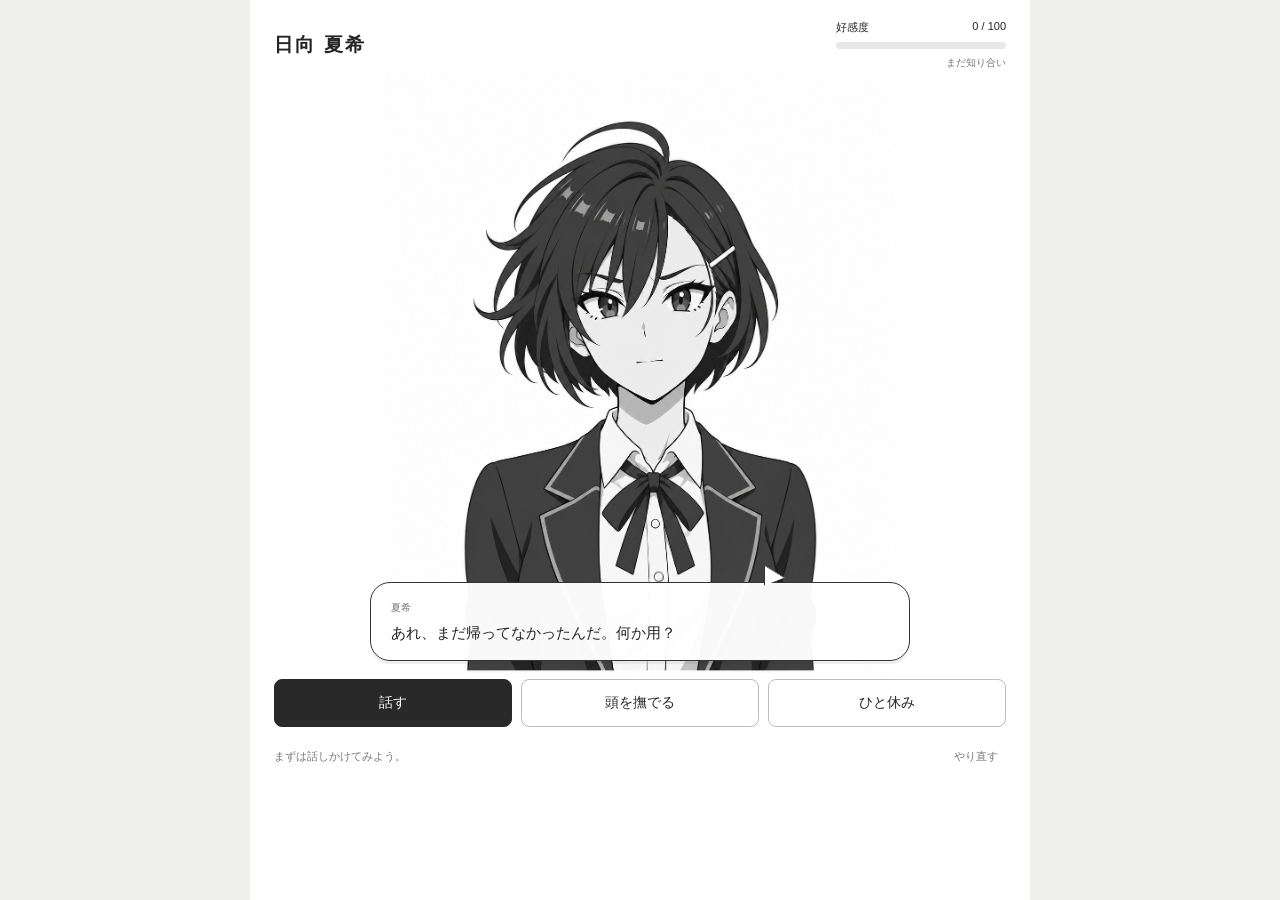
==== index.html @ d5ae405d "Build Natsuki dialogue demo with affection and automatic reactions" ====
<!doctype html>
<html lang="ja">
<head><meta charset="utf-8"><meta name="viewport" content="width=device-width,initial-scale=1,viewport-fit=cover"><meta name="theme-color" content="#ffffff"><title>夏希と放課後</title><link rel="stylesheet" href="style.css"></head>
<body><main class="game">
<header><h1>日向 夏希</h1><div class="affection"><div class="meter-label"><span>好感度</span><span id="score">0 / 100</span></div><progress id="meter" max="100" value="0" aria-label="夏希の好感度"></progress><span id="relationship">まだ知り合い</span></div></header>
<section class="scene" aria-label="夏希との会話"><div class="portrait"><img id="portrait" src="assets/natsuki/neutral.png" alt="少し警戒した表情の夏希" fetchpriority="high"></div><div class="bubble" aria-live="polite" aria-atomic="true"><span class="speaker">夏希</span><p id="line">あれ、まだ帰ってなかったんだ。何か用？</p></div></section>
<section class="controls" aria-label="行動"><div id="choices" class="choices" hidden></div><div class="actions"><button id="talk">話す</button><button id="pat">頭を撫でる</button><button id="wait">ひと休み</button></div><div class="bottom"><span id="feedback" role="status">まずは話しかけてみよう。</span><button id="reset" class="reset">やり直す</button></div></section>
<dialog id="confirm"><p>夏希との会話を最初からやり直す？</p><form method="dialog"><button value="cancel">続ける</button><button value="reset">やり直す</button></form></dialog>
</main><script src="game.js"></script><script src="app.js"></script></body></html>
---- style.css ----
*{box-sizing:border-box}body{margin:0;background:#efefed;color:#252525;font-family:-apple-system,BlinkMacSystemFont,"Hiragino Sans",sans-serif}button{font:inherit;color:inherit;cursor:pointer;touch-action:manipulation}button:focus-visible{outline:3px solid #888;outline-offset:3px}button:disabled{opacity:.45;cursor:default}.game{max-width:780px;min-height:100svh;margin:auto;background:white;padding:20px 24px 16px}header{position:relative;z-index:2;display:flex;justify-content:space-between;align-items:center;gap:20px}h1{font-size:19px;font-weight:600;letter-spacing:.12em;margin:0}.affection{width:170px}.meter-label{display:flex;justify-content:space-between;font-size:11px}progress{display:block;width:100%;height:7px;margin:7px 0;appearance:none;border:0;border-radius:9px;background:#e8e8e8;overflow:hidden}progress::-webkit-progress-bar{background:#e8e8e8}progress::-webkit-progress-value{background:#333;transition:width .3s}progress::-moz-progress-bar{background:#333}#relationship{display:block;font-size:10px;color:#777;text-align:right}.scene{position:relative;height:min(67svh,650px);min-height:330px}.portrait{height:100%;width:100%;overflow:hidden}.portrait img{display:block;height:100%;width:100%;object-fit:contain;object-position:center bottom}.bubble{position:absolute;left:0;right:0;bottom:12px;width:92%;max-width:540px;margin:auto;padding:14px 20px;background:rgba(255,255,255,.97);border:1.5px solid #333;border-radius:20px;box-shadow:0 3px 0 #2221}.bubble:before{content:"";position:absolute;top:-12px;right:23%;width:20px;height:20px;background:white;border-left:1.5px solid #333;border-top:1.5px solid #333;transform:skewY(32deg);clip-path:polygon(0 0,100% 0,0 100%)}.speaker{font-size:10px;color:#777}.bubble p{font-size:15px;line-height:1.7;margin:5px 0 0;min-height:26px}.controls{position:relative;z-index:2;padding-top:6px}.actions{display:grid;grid-template-columns:repeat(3,1fr);gap:9px}.actions button{min-height:48px;border:1px solid #bdbdbd;border-radius:8px;background:white;font-size:14px}.actions button:first-child{background:#292929;color:white;border-color:#292929}.choices{display:grid;gap:8px;margin-bottom:12px}.choices[hidden]{display:none}.choices button{text-align:left;background:#f7f7f5;border:1px solid #ccc;border-radius:8px;padding:13px 16px;font-size:14px;min-height:46px}.choices button:hover,.actions button:not(:disabled):hover{filter:brightness(.93)}.bottom{display:flex;align-items:center;justify-content:space-between;gap:12px;margin-top:14px;min-height:30px}#feedback{font-size:11px;color:#777}.reset{border:0;background:none;font-size:11px;color:#777;white-space:nowrap;padding:8px}dialog{max-width:90%;border:1px solid #444;border-radius:12px;padding:24px}dialog::backdrop{background:#0006}dialog p{line-height:1.8;font-size:14px}dialog form{display:flex;gap:12px}dialog button{flex:1;background:white;border:1px solid #bbb;border-radius:5px;padding:12px}@media(max-width:500px){.game{padding:16px 14px max(14px,env(safe-area-inset-bottom))}h1{font-size:16px}.affection{width:145px}.scene{height:62svh;min-height:300px}.bubble{width:100%;bottom:8px;padding:12px 15px}.bubble p{font-size:14px}.actions button{font-size:13px}.bottom{margin-top:8px}}@media(prefers-reduced-motion:reduce){*{transition:none!important}}
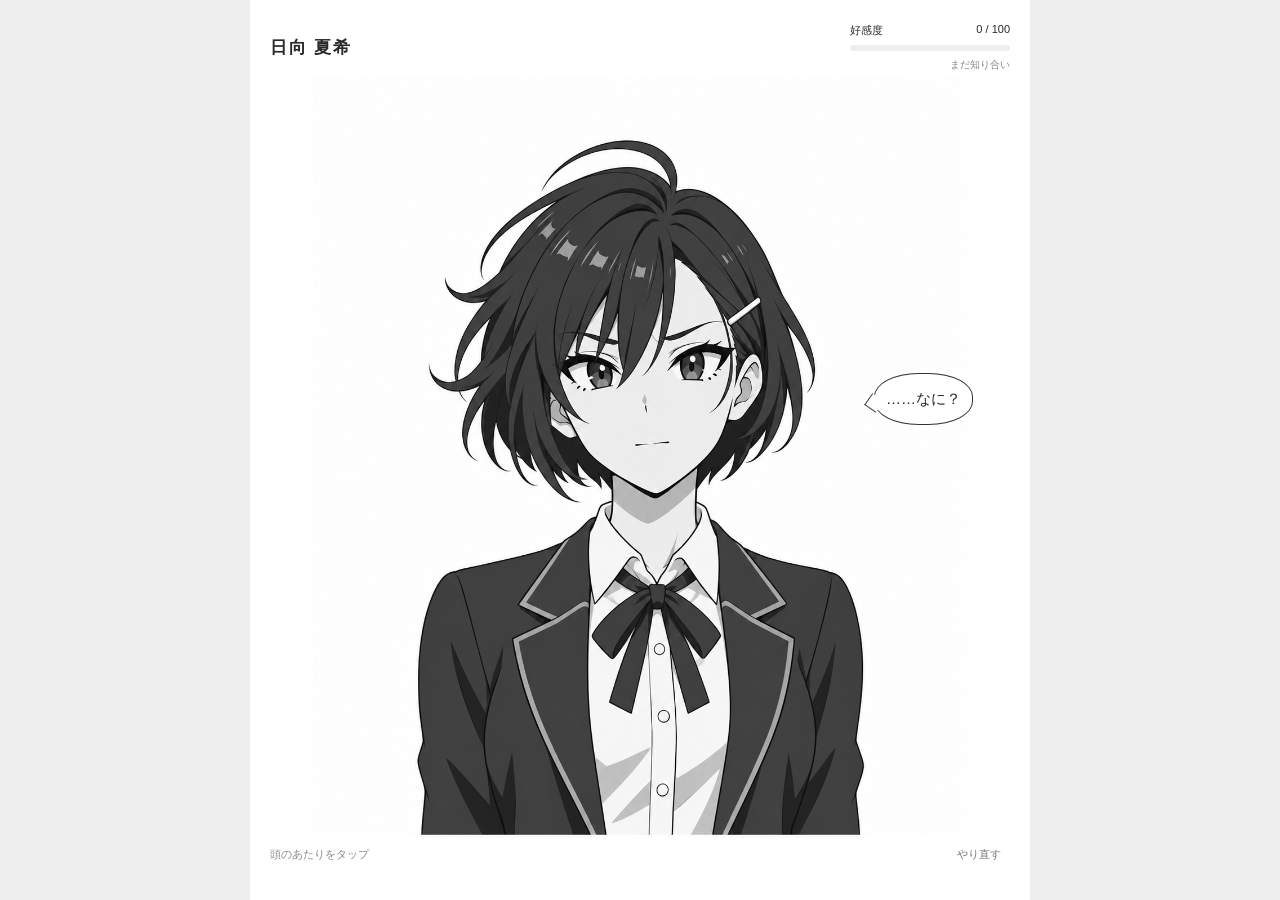
==== commit 865816a2: "Use direct head taps and brief reactions beside the face" ====
--- a/index.html
+++ b/index.html
@@ -1,9 +1,7 @@
 <!doctype html>
-<html lang="ja">
-<head><meta charset="utf-8"><meta name="viewport" content="width=device-width,initial-scale=1,viewport-fit=cover"><meta name="theme-color" content="#ffffff"><title>夏希と放課後</title><link rel="stylesheet" href="style.css"></head>
-<body><main class="game">
-<header><h1>日向 夏希</h1><div class="affection"><div class="meter-label"><span>好感度</span><span id="score">0 / 100</span></div><progress id="meter" max="100" value="0" aria-label="夏希の好感度"></progress><span id="relationship">まだ知り合い</span></div></header>
-<section class="scene" aria-label="夏希との会話"><div class="portrait"><img id="portrait" src="assets/natsuki/neutral.png" alt="少し警戒した表情の夏希" fetchpriority="high"></div><div class="bubble" aria-live="polite" aria-atomic="true"><span class="speaker">夏希</span><p id="line">あれ、まだ帰ってなかったんだ。何か用？</p></div></section>
-<section class="controls" aria-label="行動"><div id="choices" class="choices" hidden></div><div class="actions"><button id="talk">話す</button><button id="pat">頭を撫でる</button><button id="wait">ひと休み</button></div><div class="bottom"><span id="feedback" role="status">まずは話しかけてみよう。</span><button id="reset" class="reset">やり直す</button></div></section>
-<dialog id="confirm"><p>夏希との会話を最初からやり直す？</p><form method="dialog"><button value="cancel">続ける</button><button value="reset">やり直す</button></form></dialog>
-</main><script src="game.js"></script><script src="app.js"></script></body></html>
+<html lang="ja"><head><meta charset="utf-8"><meta name="viewport" content="width=device-width,initial-scale=1,viewport-fit=cover"><meta name="theme-color" content="#ffffff"><title>夏希と放課後</title><link rel="stylesheet" href="style.css?v=3"></head>
+<body><main class="game"><header><h1>日向 夏希</h1><div class="affection"><div class="meter-label"><span>好感度</span><span id="score">0 / 100</span></div><progress id="meter" max="100" value="0" aria-label="夏希の好感度"></progress><span id="relationship">まだ知り合い</span></div></header>
+<section class="scene" aria-label="夏希"><div class="stage"><img id="portrait" src="assets/natsuki/neutral.png" alt="少し警戒した表情の夏希" fetchpriority="high"><img id="hand" src="assets/natsuki/pat1.png" alt="" aria-hidden="true" hidden><button id="head" aria-label="夏希の頭をそっと撫でる" title="頭を撫でる"></button><div id="bubble" class="bubble" role="status" aria-live="polite"><p id="line">……なに？</p></div></div></section>
+<footer><span id="hint">頭のあたりをタップ</span><button id="reset">やり直す</button></footer>
+<dialog id="confirm"><p>最初からやり直す？</p><form method="dialog"><button value="cancel">続ける</button><button value="reset">やり直す</button></form></dialog>
+</main><script src="game.js?v=3"></script><script src="app.js?v=3"></script></body></html>
--- a/style.css
+++ b/style.css
@@ -1 +1 @@
-*{box-sizing:border-box}body{margin:0;background:#efefed;color:#252525;font-family:-apple-system,BlinkMacSystemFont,"Hiragino Sans",sans-serif}button{font:inherit;color:inherit;cursor:pointer;touch-action:manipulation}button:focus-visible{outline:3px solid #888;outline-offset:3px}button:disabled{opacity:.45;cursor:default}.game{max-width:780px;min-height:100svh;margin:auto;background:white;padding:20px 24px 16px}header{position:relative;z-index:2;display:flex;justify-content:space-between;align-items:center;gap:20px}h1{font-size:19px;font-weight:600;letter-spacing:.12em;margin:0}.affection{width:170px}.meter-label{display:flex;justify-content:space-between;font-size:11px}progress{display:block;width:100%;height:7px;margin:7px 0;appearance:none;border:0;border-radius:9px;background:#e8e8e8;overflow:hidden}progress::-webkit-progress-bar{background:#e8e8e8}progress::-webkit-progress-value{background:#333;transition:width .3s}progress::-moz-progress-bar{background:#333}#relationship{display:block;font-size:10px;color:#777;text-align:right}.scene{position:relative;height:min(67svh,650px);min-height:330px}.portrait{height:100%;width:100%;overflow:hidden}.portrait img{display:block;height:100%;width:100%;object-fit:contain;object-position:center bottom}.bubble{position:absolute;left:0;right:0;bottom:12px;width:92%;max-width:540px;margin:auto;padding:14px 20px;background:rgba(255,255,255,.97);border:1.5px solid #333;border-radius:20px;box-shadow:0 3px 0 #2221}.bubble:before{content:"";position:absolute;top:-12px;right:23%;width:20px;height:20px;background:white;border-left:1.5px solid #333;border-top:1.5px solid #333;transform:skewY(32deg);clip-path:polygon(0 0,100% 0,0 100%)}.speaker{font-size:10px;color:#777}.bubble p{font-size:15px;line-height:1.7;margin:5px 0 0;min-height:26px}.controls{position:relative;z-index:2;padding-top:6px}.actions{display:grid;grid-template-columns:repeat(3,1fr);gap:9px}.actions button{min-height:48px;border:1px solid #bdbdbd;border-radius:8px;background:white;font-size:14px}.actions button:first-child{background:#292929;color:white;border-color:#292929}.choices{display:grid;gap:8px;margin-bottom:12px}.choices[hidden]{display:none}.choices button{text-align:left;background:#f7f7f5;border:1px solid #ccc;border-radius:8px;padding:13px 16px;font-size:14px;min-height:46px}.choices button:hover,.actions button:not(:disabled):hover{filter:brightness(.93)}.bottom{display:flex;align-items:center;justify-content:space-between;gap:12px;margin-top:14px;min-height:30px}#feedback{font-size:11px;color:#777}.reset{border:0;background:none;font-size:11px;color:#777;white-space:nowrap;padding:8px}dialog{max-width:90%;border:1px solid #444;border-radius:12px;padding:24px}dialog::backdrop{background:#0006}dialog p{line-height:1.8;font-size:14px}dialog form{display:flex;gap:12px}dialog button{flex:1;background:white;border:1px solid #bbb;border-radius:5px;padding:12px}@media(max-width:500px){.game{padding:16px 14px max(14px,env(safe-area-inset-bottom))}h1{font-size:16px}.affection{width:145px}.scene{height:62svh;min-height:300px}.bubble{width:100%;bottom:8px;padding:12px 15px}.bubble p{font-size:14px}.actions button{font-size:13px}.bottom{margin-top:8px}}@media(prefers-reduced-motion:reduce){*{transition:none!important}}
+*{box-sizing:border-box}body{margin:0;background:#eee;color:#292929;font-family:-apple-system,BlinkMacSystemFont,"Hiragino Sans",sans-serif}button{font:inherit;cursor:pointer;touch-action:manipulation;color:inherit}button:focus-visible{outline:2px solid #777;outline-offset:3px}.game{max-width:780px;min-height:100svh;margin:auto;background:#fff;padding:20px 20px max(12px,env(safe-area-inset-bottom))}header{display:flex;justify-content:space-between;align-items:center;gap:20px;min-height:55px}h1{font-size:17px;font-weight:600;letter-spacing:.1em;margin:0}.affection{width:160px}.meter-label{display:flex;justify-content:space-between;font-size:11px}progress{display:block;width:100%;height:6px;margin:7px 0;appearance:none;border:0;border-radius:9px;background:#eee;overflow:hidden}progress::-webkit-progress-bar{background:#eee}progress::-webkit-progress-value{background:#333;transition:width .3s}progress::-moz-progress-bar{background:#333}#relationship{display:block;font-size:10px;color:#888;text-align:right}.scene{display:flex;justify-content:center}.stage{position:relative;width:min(100%,calc((100svh - 137px)*.856));aspect-ratio:1160/1355}.stage>img{position:absolute;inset:0;width:100%;height:100%;object-fit:fill;pointer-events:none;user-select:none;-webkit-user-drag:none}#hand{clip-path:inset(0 0 73% 0);z-index:1}#hand[hidden]{display:none}#head{position:absolute;z-index:2;left:23%;top:8%;width:52%;height:26%;border:0;border-radius:48% 48% 15% 15%;background:transparent;-webkit-tap-highlight-color:transparent}#head:focus-visible{outline:2px dashed #888;outline-offset:0}.bubble{position:absolute;z-index:3;right:-1%;top:39%;max-width:27%;padding:13px 11px;background:white;border:1.5px solid #333;border-radius:45%;pointer-events:none;transition:opacity .2s}.bubble:before{content:"";position:absolute;left:-8px;top:45%;width:13px;height:13px;background:white;border-bottom:1.5px solid #333;border-left:1.5px solid #333;transform:rotate(35deg)}.bubble p{position:relative;margin:0;font-size:15px;line-height:1.6;overflow-wrap:anywhere;white-space:pre-line}.bubble.faded{opacity:0}.bubble.thought{border-style:dashed}.bubble.thought:before{border:1px solid #777;border-radius:50%;width:8px;height:8px;left:-13px;transform:none}footer{display:flex;justify-content:space-between;align-items:center;font-size:11px;color:#888;min-height:32px}#reset{background:none;border:0;font-size:11px;padding:9px;color:#777}dialog{max-width:90%;border:1px solid #555;border-radius:12px;padding:24px}dialog::backdrop{background:#0006}dialog form{display:flex;gap:12px}dialog button{background:white;border:1px solid #bbb;border-radius:5px;padding:12px}@media(max-width:500px){.game{padding:12px 12px max(12px,env(safe-area-inset-bottom))}h1{font-size:15px}.affection{width:140px}.bubble p{font-size:13px}.bubble{padding:12px 9px}.stage{width:min(100%,calc((100svh - 125px)*.856))}}@media(prefers-reduced-motion:reduce){*{transition:none!important}}
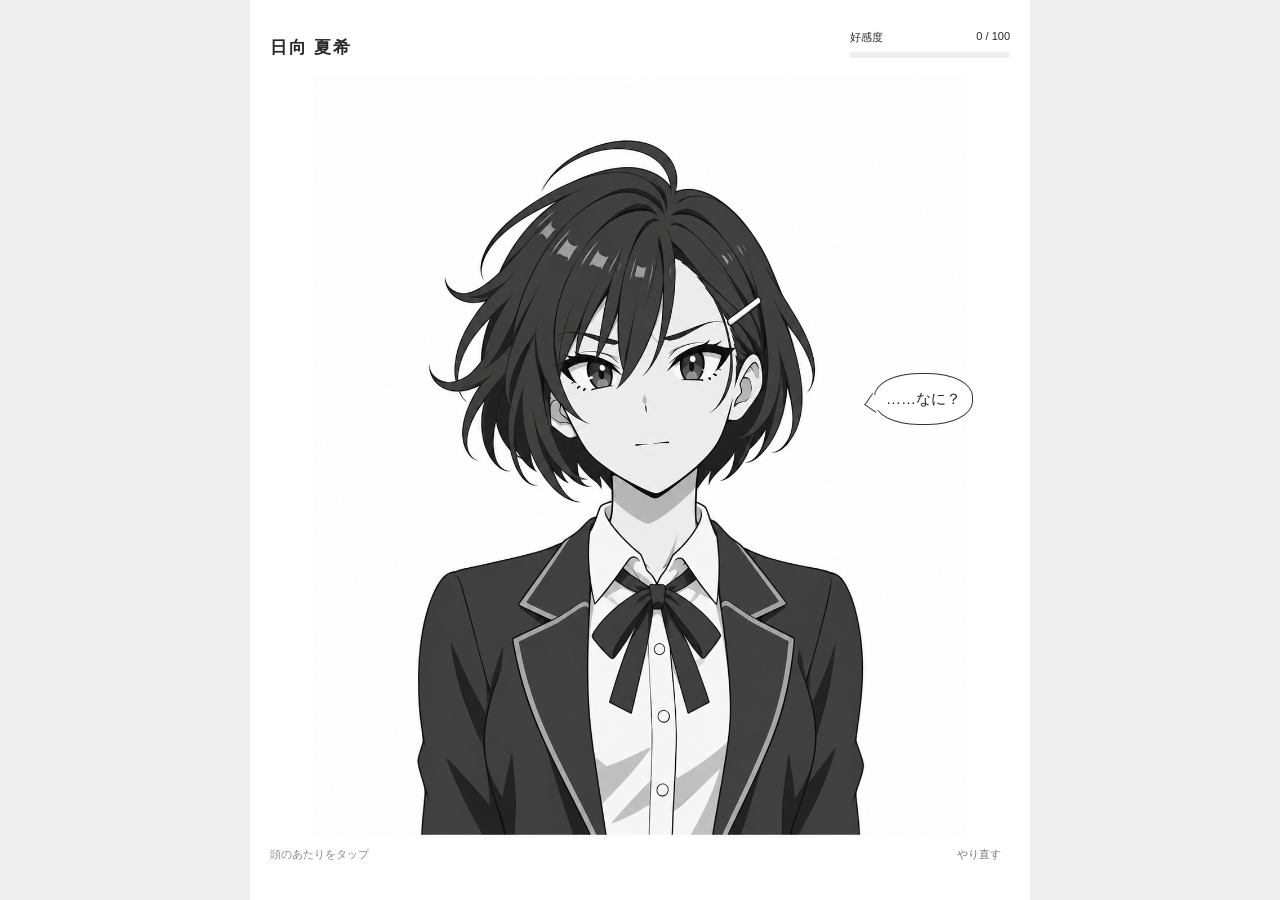
==== commit 504635e9: "Allow unrestricted head taps in interaction prototype" ====
--- a/index.html
+++ b/index.html
@@ -1,7 +1,7 @@
 <!doctype html>
-<html lang="ja"><head><meta charset="utf-8"><meta name="viewport" content="width=device-width,initial-scale=1,viewport-fit=cover"><meta name="theme-color" content="#ffffff"><title>夏希と放課後</title><link rel="stylesheet" href="style.css?v=3"></head>
+<html lang="ja"><head><meta charset="utf-8"><meta name="viewport" content="width=device-width,initial-scale=1,viewport-fit=cover"><meta name="theme-color" content="#ffffff"><title>夏希と放課後</title><link rel="stylesheet" href="style.css?v=4"></head>
 <body><main class="game"><header><h1>日向 夏希</h1><div class="affection"><div class="meter-label"><span>好感度</span><span id="score">0 / 100</span></div><progress id="meter" max="100" value="0" aria-label="夏希の好感度"></progress><span id="relationship">まだ知り合い</span></div></header>
 <section class="scene" aria-label="夏希"><div class="stage"><img id="portrait" src="assets/natsuki/neutral.png" alt="少し警戒した表情の夏希" fetchpriority="high"><img id="hand" src="assets/natsuki/pat1.png" alt="" aria-hidden="true" hidden><button id="head" aria-label="夏希の頭をそっと撫でる" title="頭を撫でる"></button><div id="bubble" class="bubble" role="status" aria-live="polite"><p id="line">……なに？</p></div></div></section>
 <footer><span id="hint">頭のあたりをタップ</span><button id="reset">やり直す</button></footer>
 <dialog id="confirm"><p>最初からやり直す？</p><form method="dialog"><button value="cancel">続ける</button><button value="reset">やり直す</button></form></dialog>
-</main><script src="game.js?v=3"></script><script src="app.js?v=3"></script></body></html>
+</main><script src="game.js?v=4"></script><script src="app.js?v=4"></script></body></html>
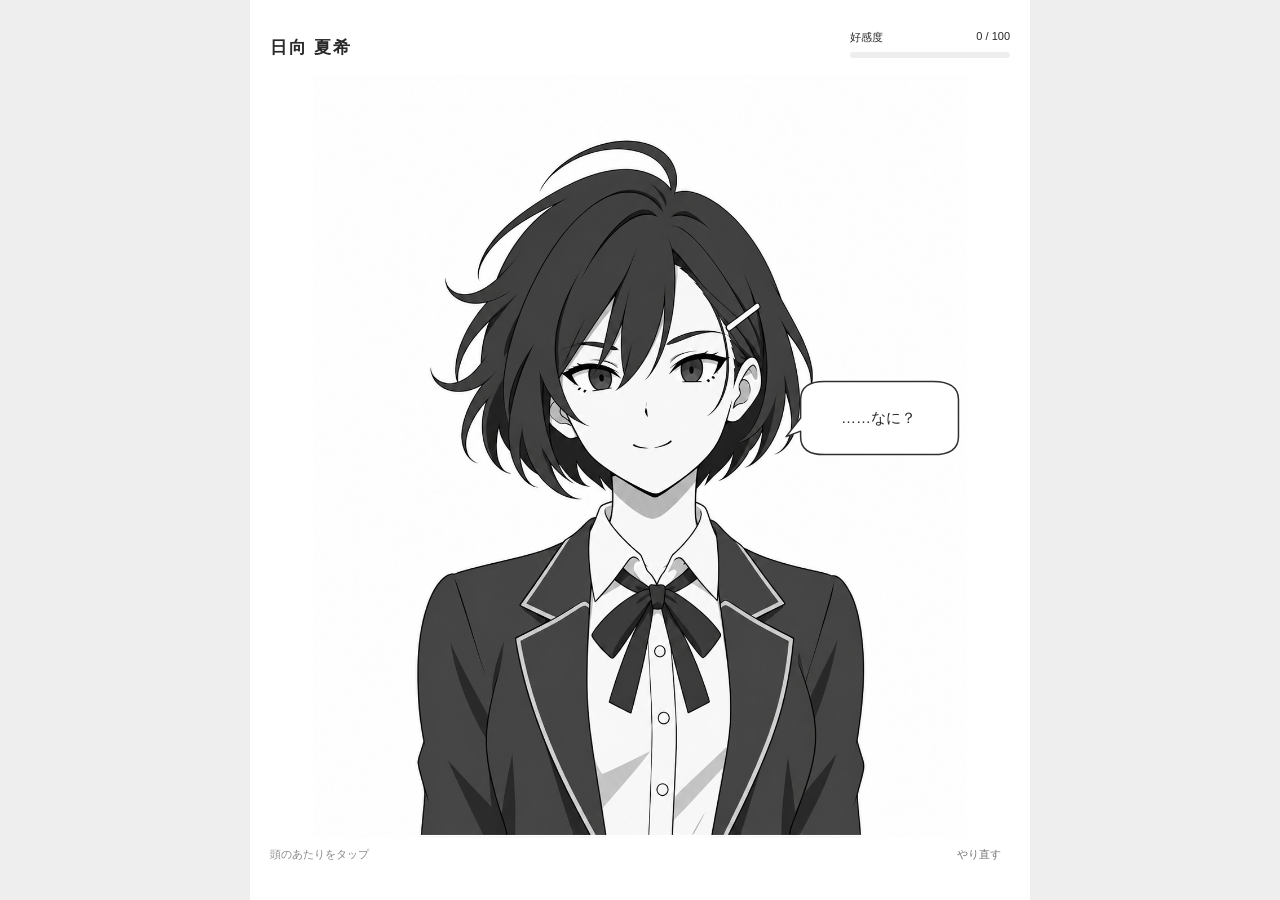
==== commit c88fa31c: "Replace clipped hand frames with alpha overlay and refine speech bubble" ====
--- a/index.html
+++ b/index.html
@@ -1,7 +1,7 @@
 <!doctype html>
-<html lang="ja"><head><meta charset="utf-8"><meta name="viewport" content="width=device-width,initial-scale=1,viewport-fit=cover"><meta name="theme-color" content="#ffffff"><title>夏希と放課後</title><link rel="stylesheet" href="style.css?v=4"></head>
+<html lang="ja"><head><meta charset="utf-8"><meta name="viewport" content="width=device-width,initial-scale=1,viewport-fit=cover"><meta name="theme-color" content="#ffffff"><title>夏希と放課後</title><link rel="stylesheet" href="style.css?v=5"></head>
 <body><main class="game"><header><h1>日向 夏希</h1><div class="affection"><div class="meter-label"><span>好感度</span><span id="score">0 / 100</span></div><progress id="meter" max="100" value="0" aria-label="夏希の好感度"></progress><span id="relationship">まだ知り合い</span></div></header>
-<section class="scene" aria-label="夏希"><div class="stage"><img id="portrait" src="assets/natsuki/neutral.png" alt="少し警戒した表情の夏希" fetchpriority="high"><img id="hand" src="assets/natsuki/pat1.png" alt="" aria-hidden="true" hidden><button id="head" aria-label="夏希の頭をそっと撫でる" title="頭を撫でる"></button><div id="bubble" class="bubble" role="status" aria-live="polite"><p id="line">……なに？</p></div></div></section>
+<section class="scene" aria-label="夏希"><div class="stage"><img id="portrait" src="assets/natsuki/illustration-v2.png" alt="夏希の立ち絵" fetchpriority="high"><img id="hand" src="assets/natsuki/hand-transparent-v2.png" alt="" aria-hidden="true" hidden><button id="head" aria-label="夏希の頭をそっと撫でる" title="頭を撫でる"></button><div id="bubble" class="bubble" role="status" aria-live="polite"><svg class="bubble-shape" viewBox="0 0 180 110" preserveAspectRatio="none" aria-hidden="true"><path d="M30 2H150Q178 2 178 28V82Q178 108 150 108H30Q4 108 4 82V74L-12 82L4 55V28Q4 2 30 2Z"/></svg><p id="line">……なに？</p></div></div></section>
 <footer><span id="hint">頭のあたりをタップ</span><button id="reset">やり直す</button></footer>
 <dialog id="confirm"><p>最初からやり直す？</p><form method="dialog"><button value="cancel">続ける</button><button value="reset">やり直す</button></form></dialog>
-</main><script src="game.js?v=4"></script><script src="app.js?v=4"></script></body></html>
+</main><script src="game.js?v=5"></script><script src="app.js?v=5"></script></body></html>
--- a/style.css
+++ b/style.css
@@ -1 +1 @@
-*{box-sizing:border-box}body{margin:0;background:#eee;color:#292929;font-family:-apple-system,BlinkMacSystemFont,"Hiragino Sans",sans-serif}button{font:inherit;cursor:pointer;touch-action:manipulation;color:inherit}button:focus-visible{outline:2px solid #777;outline-offset:3px}.game{max-width:780px;min-height:100svh;margin:auto;background:#fff;padding:20px 20px max(12px,env(safe-area-inset-bottom))}header{display:flex;justify-content:space-between;align-items:center;gap:20px;min-height:55px}h1{font-size:17px;font-weight:600;letter-spacing:.1em;margin:0}.affection{width:160px}.meter-label{display:flex;justify-content:space-between;font-size:11px}progress{display:block;width:100%;height:6px;margin:7px 0;appearance:none;border:0;border-radius:9px;background:#eee;overflow:hidden}progress::-webkit-progress-bar{background:#eee}progress::-webkit-progress-value{background:#333;transition:width .3s}progress::-moz-progress-bar{background:#333}#relationship{display:block;font-size:10px;color:#888;text-align:right}.scene{display:flex;justify-content:center}.stage{position:relative;width:min(100%,calc((100svh - 137px)*.856));aspect-ratio:1160/1355}.stage>img{position:absolute;inset:0;width:100%;height:100%;object-fit:fill;pointer-events:none;user-select:none;-webkit-user-drag:none}#hand{clip-path:inset(0 0 73% 0);z-index:1}#hand[hidden]{display:none}#head{position:absolute;z-index:2;left:23%;top:8%;width:52%;height:26%;border:0;border-radius:48% 48% 15% 15%;background:transparent;-webkit-tap-highlight-color:transparent}#head:focus-visible{outline:2px dashed #888;outline-offset:0}.bubble{position:absolute;z-index:3;right:-1%;top:39%;max-width:27%;padding:13px 11px;background:white;border:1.5px solid #333;border-radius:45%;pointer-events:none;transition:opacity .2s}.bubble:before{content:"";position:absolute;left:-8px;top:45%;width:13px;height:13px;background:white;border-bottom:1.5px solid #333;border-left:1.5px solid #333;transform:rotate(35deg)}.bubble p{position:relative;margin:0;font-size:15px;line-height:1.6;overflow-wrap:anywhere;white-space:pre-line}.bubble.faded{opacity:0}.bubble.thought{border-style:dashed}.bubble.thought:before{border:1px solid #777;border-radius:50%;width:8px;height:8px;left:-13px;transform:none}footer{display:flex;justify-content:space-between;align-items:center;font-size:11px;color:#888;min-height:32px}#reset{background:none;border:0;font-size:11px;padding:9px;color:#777}dialog{max-width:90%;border:1px solid #555;border-radius:12px;padding:24px}dialog::backdrop{background:#0006}dialog form{display:flex;gap:12px}dialog button{background:white;border:1px solid #bbb;border-radius:5px;padding:12px}@media(max-width:500px){.game{padding:12px 12px max(12px,env(safe-area-inset-bottom))}h1{font-size:15px}.affection{width:140px}.bubble p{font-size:13px}.bubble{padding:12px 9px}.stage{width:min(100%,calc((100svh - 125px)*.856))}}@media(prefers-reduced-motion:reduce){*{transition:none!important}}
+*{box-sizing:border-box}body{margin:0;background:#eee;color:#292929;font-family:-apple-system,BlinkMacSystemFont,"Hiragino Sans",sans-serif}button{font:inherit;cursor:pointer;touch-action:manipulation;color:inherit}button:focus-visible{outline:2px solid #777;outline-offset:3px}.game{max-width:780px;min-height:100svh;margin:auto;background:#fff;padding:20px 20px max(12px,env(safe-area-inset-bottom))}header{display:flex;justify-content:space-between;align-items:center;gap:20px;min-height:55px}h1{font-size:17px;font-weight:600;letter-spacing:.1em;margin:0}.affection{width:160px}.meter-label{display:flex;justify-content:space-between;font-size:11px}progress{display:block;width:100%;height:6px;margin:7px 0;appearance:none;border:0;border-radius:9px;background:#eee;overflow:hidden}progress::-webkit-progress-bar{background:#eee}progress::-webkit-progress-value{background:#333;transition:width .3s}progress::-moz-progress-bar{background:#333}#relationship{display:block;font-size:10px;color:#888;text-align:right}.scene{display:flex;justify-content:center}.stage{position:relative;width:min(100%,calc((100svh - 137px)*.856));aspect-ratio:1160/1355}.stage>img{position:absolute;inset:0;width:100%;height:100%;object-fit:fill;pointer-events:none;user-select:none;-webkit-user-drag:none}#hand{inset:auto;left:42%;top:0;width:70%;height:auto;object-fit:contain;z-index:1;transform:rotate(-3deg);transform-origin:85% 50%}#hand[data-frame="2"]{left:36%;top:2%;transform:rotate(-6deg)}#hand[hidden]{display:none}.stage{overflow:hidden}#head{position:absolute;z-index:2;left:23%;top:8%;width:52%;height:26%;border:0;border-radius:48% 48% 15% 15%;background:transparent;-webkit-tap-highlight-color:transparent}#head:focus-visible{outline:2px dashed #888;outline-offset:0}.bubble{position:absolute;z-index:3;left:74%;top:40%;width:25%;min-height:76px;padding:15px 12px;display:flex;align-items:center;justify-content:center;pointer-events:none;transition:opacity .15s}.bubble-shape{position:absolute;inset:0;width:100%;height:100%;overflow:visible}.bubble-shape path{fill:#fff;stroke:#303030;stroke-width:1.5;vector-effect:non-scaling-stroke;stroke-linejoin:round}.bubble p{position:relative;margin:0;font-size:15px;line-height:1.65;text-align:center;line-break:strict;word-break:normal;overflow-wrap:break-word}.bubble.faded{opacity:0}footer{display:flex;justify-content:space-between;align-items:center;font-size:11px;color:#888;min-height:32px}#reset{background:none;border:0;font-size:11px;padding:9px;color:#777}dialog{max-width:90%;border:1px solid #555;border-radius:12px;padding:24px}dialog::backdrop{background:#0006}dialog form{display:flex;gap:12px}dialog button{background:white;border:1px solid #bbb;border-radius:5px;padding:12px}@media(max-width:500px){.game{padding:12px 12px max(12px,env(safe-area-inset-bottom))}h1{font-size:15px}.affection{width:140px}.bubble p{font-size:13px}.bubble{padding:12px 9px;min-height:68px}.stage{width:min(100%,calc((100svh - 125px)*.856))}}@media(prefers-reduced-motion:reduce){*{transition:none!important}}
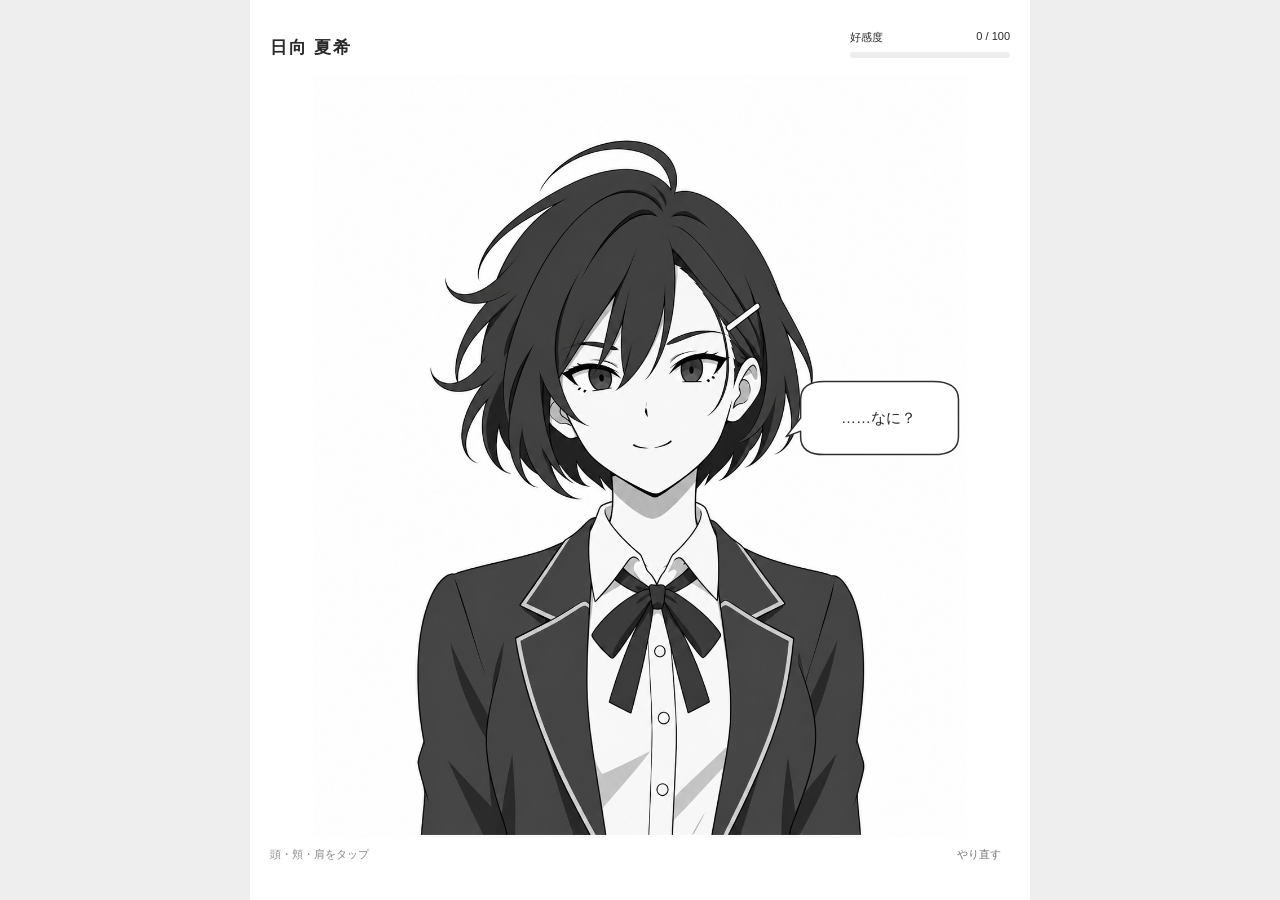
==== commit 0914c98e: "Add direct cheek pokes and shoulder taps with per-area reactions" ====
--- a/index.html
+++ b/index.html
@@ -1,7 +1,7 @@
 <!doctype html>
-<html lang="ja"><head><meta charset="utf-8"><meta name="viewport" content="width=device-width,initial-scale=1,viewport-fit=cover"><meta name="theme-color" content="#ffffff"><title>夏希と放課後</title><link rel="stylesheet" href="style.css?v=5"></head>
+<html lang="ja"><head><meta charset="utf-8"><meta name="viewport" content="width=device-width,initial-scale=1,viewport-fit=cover"><meta name="theme-color" content="#ffffff"><title>夏希と放課後</title><link rel="stylesheet" href="style.css?v=7"></head>
 <body><main class="game"><header><h1>日向 夏希</h1><div class="affection"><div class="meter-label"><span>好感度</span><span id="score">0 / 100</span></div><progress id="meter" max="100" value="0" aria-label="夏希の好感度"></progress><span id="relationship">まだ知り合い</span></div></header>
-<section class="scene" aria-label="夏希"><div class="stage"><img id="portrait" src="assets/natsuki/illustration-v2.png" alt="夏希の立ち絵" fetchpriority="high"><img id="hand" src="assets/natsuki/hand-transparent-v2.png" alt="" aria-hidden="true" hidden><button id="head" aria-label="夏希の頭をそっと撫でる" title="頭を撫でる"></button><div id="bubble" class="bubble" role="status" aria-live="polite"><svg class="bubble-shape" viewBox="0 0 180 110" preserveAspectRatio="none" aria-hidden="true"><path d="M30 2H150Q178 2 178 28V82Q178 108 150 108H30Q4 108 4 82V74L-12 82L4 55V28Q4 2 30 2Z"/></svg><p id="line">……なに？</p></div></div></section>
-<footer><span id="hint">頭のあたりをタップ</span><button id="reset">やり直す</button></footer>
+<section class="scene" aria-label="夏希"><div class="stage"><img id="portrait" src="assets/natsuki/illustration-v2.png" alt="夏希の立ち絵" fetchpriority="high"><img id="hand" src="assets/natsuki/hand-transparent-v2.png" alt="" aria-hidden="true" hidden><button id="head" data-part="head" data-side="right" aria-label="夏希の頭をそっと撫でる" title="頭を撫でる"></button><button id="cheek-right" class="touch-zone cheek-right" data-part="cheek" data-side="right" aria-label="画面右側の頬をつつく" title="頬をつつく"></button><button id="cheek-left" class="touch-zone cheek-left" data-part="cheek" data-side="left" aria-label="画面左側の頬をつつく" title="頬をつつく"></button><button id="shoulder-right" class="touch-zone shoulder-right" data-part="shoulder" data-side="right" aria-label="画面右側の肩を軽く叩く" title="肩を軽く叩く"></button><button id="shoulder-left" class="touch-zone shoulder-left" data-part="shoulder" data-side="left" aria-label="画面左側の肩を軽く叩く" title="肩を軽く叩く"></button><div id="bubble" class="bubble" role="status" aria-live="polite"><svg class="bubble-shape" viewBox="0 0 180 110" preserveAspectRatio="none" aria-hidden="true"><path d="M30 2H150Q178 2 178 28V82Q178 108 150 108H30Q4 108 4 82V74L-12 82L4 55V28Q4 2 30 2Z"/></svg><p id="line">……なに？</p></div></div></section>
+<footer><span id="hint">頭・頬・肩をタップ</span><button id="reset">やり直す</button></footer>
 <dialog id="confirm"><p>最初からやり直す？</p><form method="dialog"><button value="cancel">続ける</button><button value="reset">やり直す</button></form></dialog>
-</main><script src="game.js?v=5"></script><script src="app.js?v=5"></script></body></html>
+</main><script src="game.js?v=7"></script><script src="app.js?v=7"></script></body></html>
--- a/style.css
+++ b/style.css
@@ -1 +1,6 @@
-*{box-sizing:border-box}body{margin:0;background:#eee;color:#292929;font-family:-apple-system,BlinkMacSystemFont,"Hiragino Sans",sans-serif}button{font:inherit;cursor:pointer;touch-action:manipulation;color:inherit}button:focus-visible{outline:2px solid #777;outline-offset:3px}.game{max-width:780px;min-height:100svh;margin:auto;background:#fff;padding:20px 20px max(12px,env(safe-area-inset-bottom))}header{display:flex;justify-content:space-between;align-items:center;gap:20px;min-height:55px}h1{font-size:17px;font-weight:600;letter-spacing:.1em;margin:0}.affection{width:160px}.meter-label{display:flex;justify-content:space-between;font-size:11px}progress{display:block;width:100%;height:6px;margin:7px 0;appearance:none;border:0;border-radius:9px;background:#eee;overflow:hidden}progress::-webkit-progress-bar{background:#eee}progress::-webkit-progress-value{background:#333;transition:width .3s}progress::-moz-progress-bar{background:#333}#relationship{display:block;font-size:10px;color:#888;text-align:right}.scene{display:flex;justify-content:center}.stage{position:relative;width:min(100%,calc((100svh - 137px)*.856));aspect-ratio:1160/1355}.stage>img{position:absolute;inset:0;width:100%;height:100%;object-fit:fill;pointer-events:none;user-select:none;-webkit-user-drag:none}#hand{inset:auto;left:42%;top:0;width:70%;height:auto;object-fit:contain;z-index:1;transform:rotate(-3deg);transform-origin:85% 50%}#hand[data-frame="2"]{left:36%;top:2%;transform:rotate(-6deg)}#hand[hidden]{display:none}.stage{overflow:hidden}#head{position:absolute;z-index:2;left:23%;top:8%;width:52%;height:26%;border:0;border-radius:48% 48% 15% 15%;background:transparent;-webkit-tap-highlight-color:transparent}#head:focus-visible{outline:2px dashed #888;outline-offset:0}.bubble{position:absolute;z-index:3;left:74%;top:40%;width:25%;min-height:76px;padding:15px 12px;display:flex;align-items:center;justify-content:center;pointer-events:none;transition:opacity .15s}.bubble-shape{position:absolute;inset:0;width:100%;height:100%;overflow:visible}.bubble-shape path{fill:#fff;stroke:#303030;stroke-width:1.5;vector-effect:non-scaling-stroke;stroke-linejoin:round}.bubble p{position:relative;margin:0;font-size:15px;line-height:1.65;text-align:center;line-break:strict;word-break:normal;overflow-wrap:break-word}.bubble.faded{opacity:0}footer{display:flex;justify-content:space-between;align-items:center;font-size:11px;color:#888;min-height:32px}#reset{background:none;border:0;font-size:11px;padding:9px;color:#777}dialog{max-width:90%;border:1px solid #555;border-radius:12px;padding:24px}dialog::backdrop{background:#0006}dialog form{display:flex;gap:12px}dialog button{background:white;border:1px solid #bbb;border-radius:5px;padding:12px}@media(max-width:500px){.game{padding:12px 12px max(12px,env(safe-area-inset-bottom))}h1{font-size:15px}.affection{width:140px}.bubble p{font-size:13px}.bubble{padding:12px 9px;min-height:68px}.stage{width:min(100%,calc((100svh - 125px)*.856))}}@media(prefers-reduced-motion:reduce){*{transition:none!important}}
+*{box-sizing:border-box}body{margin:0;background:#eee;color:#292929;font-family:-apple-system,BlinkMacSystemFont,"Hiragino Sans",sans-serif}button{font:inherit;cursor:pointer;touch-action:manipulation;color:inherit}button:focus-visible{outline:2px solid #777;outline-offset:3px}.game{max-width:780px;min-height:100svh;margin:auto;background:#fff;padding:20px 20px max(12px,env(safe-area-inset-bottom))}header{display:flex;justify-content:space-between;align-items:center;gap:20px;min-height:55px}h1{font-size:17px;font-weight:600;letter-spacing:.1em;margin:0}.affection{width:160px}.meter-label{display:flex;justify-content:space-between;font-size:11px}progress{display:block;width:100%;height:6px;margin:7px 0;appearance:none;border:0;border-radius:9px;background:#eee;overflow:hidden}progress::-webkit-progress-bar{background:#eee}progress::-webkit-progress-value{background:#333;transition:width .3s}progress::-moz-progress-bar{background:#333}#relationship{display:block;font-size:10px;color:#888;text-align:right}.scene{display:flex;justify-content:center}.stage{position:relative;width:min(100%,calc((100svh - 137px)*.856));aspect-ratio:1160/1355}.stage>img{position:absolute;inset:0;width:100%;height:100%;object-fit:fill;pointer-events:none;user-select:none;-webkit-user-drag:none}#hand{inset:auto;left:43%;top:9%;width:42%;height:auto;object-fit:contain;z-index:1;transform:rotate(-3deg);transform-origin:85% 50%}#hand[data-frame="2"]{left:39%;top:10%;transform:rotate(-6deg)}#hand[hidden]{display:none}.stage{overflow:hidden}#head{position:absolute;z-index:2;left:23%;top:8%;width:52%;height:26%;border:0;border-radius:48% 48% 15% 15%;background:transparent;-webkit-tap-highlight-color:transparent}#head:focus-visible{outline:2px dashed #888;outline-offset:0}.bubble{position:absolute;z-index:3;left:74%;top:40%;width:25%;min-height:76px;padding:15px 12px;display:flex;align-items:center;justify-content:center;pointer-events:none;transition:opacity .15s}.bubble-shape{position:absolute;inset:0;width:100%;height:100%;overflow:visible}.bubble-shape path{fill:#fff;stroke:#303030;stroke-width:1.5;vector-effect:non-scaling-stroke;stroke-linejoin:round}.bubble p{position:relative;margin:0;font-size:15px;line-height:1.65;text-align:center;line-break:strict;word-break:normal;overflow-wrap:break-word}.bubble.faded{opacity:0}footer{display:flex;justify-content:space-between;align-items:center;font-size:11px;color:#888;min-height:32px}#reset{background:none;border:0;font-size:11px;padding:9px;color:#777}dialog{max-width:90%;border:1px solid #555;border-radius:12px;padding:24px}dialog::backdrop{background:#0006}dialog form{display:flex;gap:12px}dialog button{background:white;border:1px solid #bbb;border-radius:5px;padding:12px}@media(max-width:500px){.game{padding:12px 12px max(12px,env(safe-area-inset-bottom))}h1{font-size:15px}.affection{width:140px}.bubble p{font-size:13px}.bubble{padding:12px 9px;min-height:68px}.stage{width:min(100%,calc((100svh - 125px)*.856))}}@media(prefers-reduced-motion:reduce){*{transition:none!important}}
+
+.touch-zone{position:absolute;z-index:2;background:transparent;border:0;padding:0;border-radius:50%;-webkit-tap-highlight-color:transparent}.touch-zone:focus-visible{outline:2px dashed #888;outline-offset:0}.cheek-right{left:58%;top:42%;width:10%;height:8%}.cheek-left{left:36%;top:42%;width:10%;height:8%}.shoulder-right{left:70%;top:63%;width:14%;height:9%}.shoulder-left{left:17%;top:63%;width:14%;height:9%}
+#hand[data-part="cheek"]{width:32%;top:42%;left:63%;transform:translateX(0);transform-origin:center}#hand[data-part="cheek"][data-frame="2"]{left:61.5%;top:42%;transform:translateX(0)}#hand[data-part="cheek"][data-side="left"]{left:8%;transform:scaleX(-1)}#hand[data-part="cheek"][data-side="left"][data-frame="2"]{left:9.5%;transform:scaleX(-1)}
+#hand[data-part="shoulder"]{width:34%;left:69%;top:59%;transform:rotate(-4deg);transform-origin:center}#hand[data-part="shoulder"][data-frame="2"]{left:69%;top:60%;transform:rotate(-2deg)}#hand[data-part="shoulder"][data-side="left"]{left:-3%;transform:scaleX(-1) rotate(-4deg)}#hand[data-part="shoulder"][data-side="left"][data-frame="2"]{left:-3%;transform:scaleX(-1) rotate(-2deg)}
+.bubble[data-part="cheek"]{top:28%}
